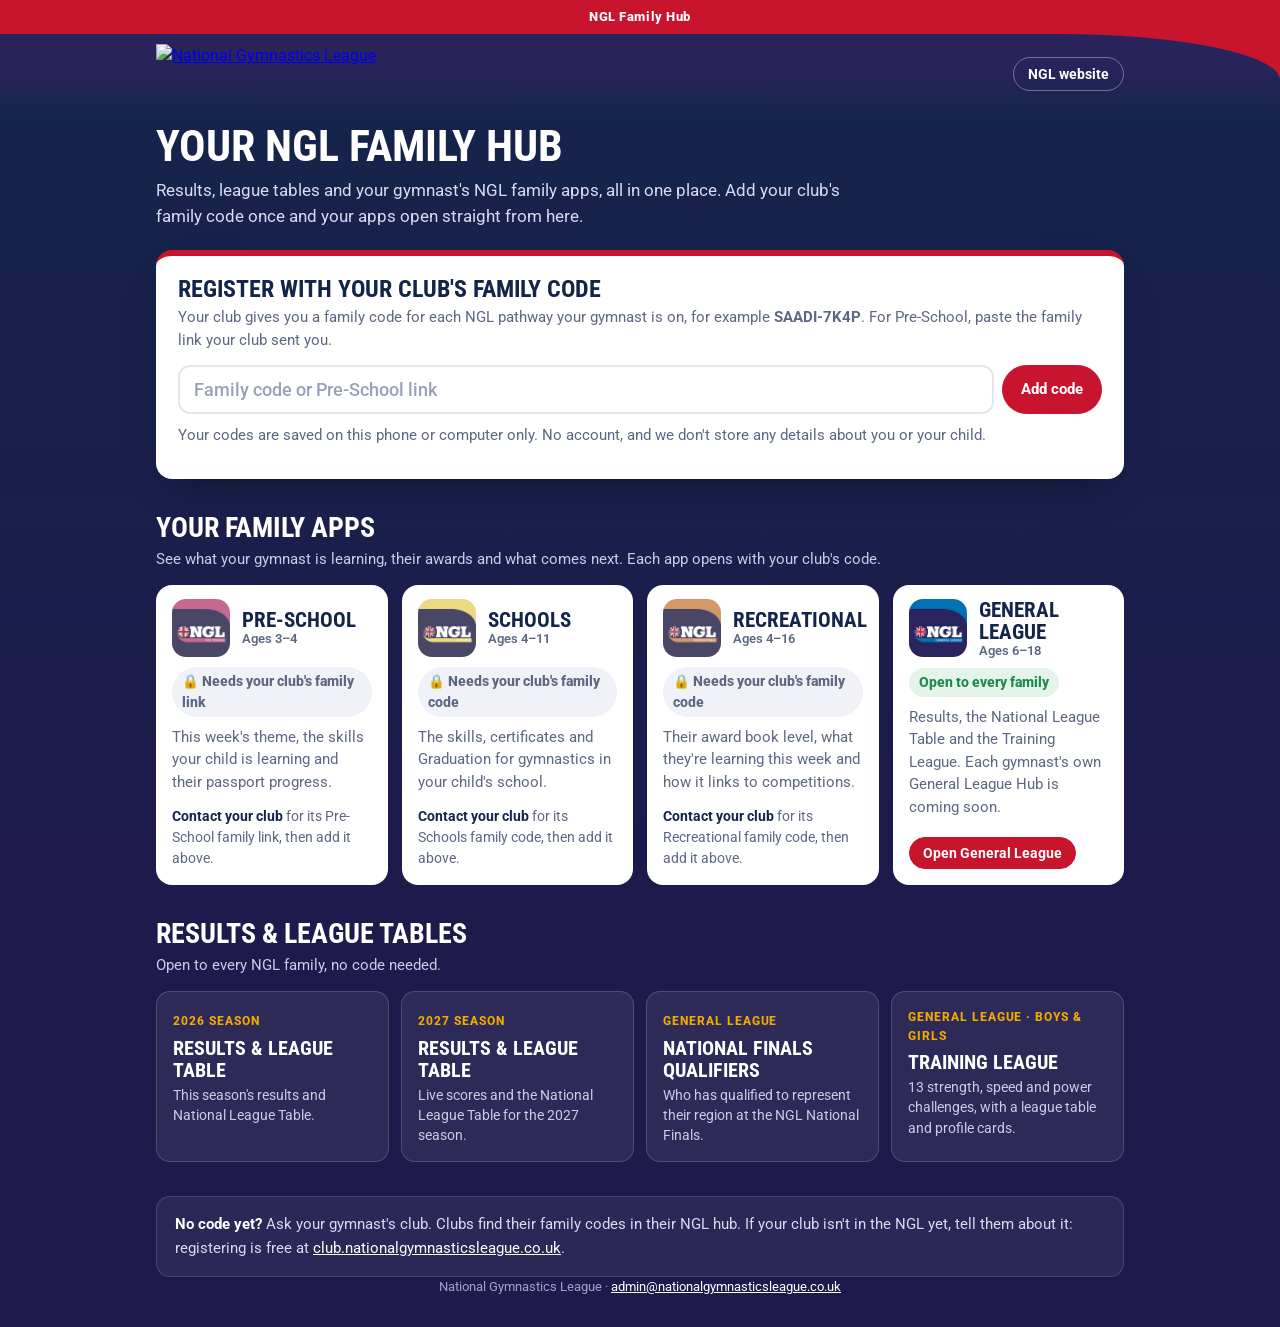
==== family/index.html @ 2e1298e6 "Family Hub: results links in the same order as the General League tabs Co-Authored-By: Claude Opus 5" ====
<!doctype html>
<html lang="en">
<head>
<meta charset="utf-8">
<meta name="viewport" content="width=device-width, initial-scale=1, viewport-fit=cover">
<title>NGL Family Hub</title>
<meta name="description" content="Results, league tables and your gymnast's NGL family apps in one place.">
<meta name="theme-color" content="#C9142E">
<meta name="apple-mobile-web-app-capable" content="yes">
<meta name="apple-mobile-web-app-title" content="NGL Family">
<link rel="icon" type="image/png" sizes="32x32" href="/icons/ngl-favicon-32.png">
<link rel="icon" type="image/png" sizes="192x192" href="/icons/ngl-favicon-192.png">
<link rel="apple-touch-icon" href="/icons/ngl-apple-touch-icon.png">
<link rel="manifest" href="manifest.webmanifest">
<link rel="preconnect" href="https://fonts.googleapis.com"><link rel="preconnect" href="https://fonts.gstatic.com" crossorigin>
<link href="https://fonts.googleapis.com/css2?family=Roboto:wght@400;500;700;900&family=Roboto+Condensed:wght@500;600;700;800&display=swap" rel="stylesheet">
<style>
:root{--navy:#14254a;--ink:#16213a;--muted:#5d6782;--line:#e3e6ef;--red:#C9142E;--ok:#1f8a4c;--cond:'Roboto Condensed','Arial Narrow',sans-serif;--body:'Roboto',system-ui,sans-serif}
*{box-sizing:border-box}
body{margin:0;font:16px/1.55 var(--body);color:var(--ink);background:linear-gradient(180deg,#14254a 0,#1e1a4c 900px,#1e1a4c 100%) #1e1a4c;min-height:100vh}
.wrap{max-width:1000px;margin:0 auto;padding:0 16px}
.top{background:var(--red)}
.strap{text-align:center;color:#fff;font-weight:800;font-size:13px;letter-spacing:.04em;padding:7px 16px}
.band{background:linear-gradient(180deg,#29235c 0%,#29235c 40%,#14254a 100%);border-top-right-radius:120px 38px;padding-bottom:4px}
@media(min-width:700px){.band{border-top-right-radius:220px 46px}}
.row{display:flex;align-items:center;gap:10px;min-height:76px;padding:10px 16px}
.logo{margin-right:auto;display:block}.logo img{height:50px;display:block}
@media(min-width:700px){.logo img{height:60px}}
.tbtn{display:inline-block;color:#fff;text-decoration:none;font:700 14px var(--body);padding:8px 14px;border-radius:999px;border:1px solid rgba(255,255,255,.35)}
main{padding:20px 0 60px}
h1{font:700 44px/1.02 var(--cond);color:#fff;margin:6px 0 8px;text-transform:uppercase}
.lead{color:#d9daf2;max-width:720px;margin:0 0 20px;font-size:17px}
h2{font:700 28px/1.1 var(--cond);color:#fff;margin:34px 0 4px;text-transform:uppercase}
.sub{color:#c9cde6;margin:0 0 14px;font-size:15px}
.join{background:#fff;border-radius:16px;padding:20px 22px;border-top:6px solid var(--red);box-shadow:0 18px 40px -24px rgba(0,0,0,.6)}
.join h3{margin:0 0 4px;font:700 24px/1.1 var(--cond);color:var(--navy);text-transform:uppercase}
.join p{margin:0 0 12px;color:var(--muted);font-size:15px}
.join form{display:flex;gap:8px;flex-wrap:wrap}
.join input{flex:1 1 220px;min-width:0;font:700 18px var(--body);letter-spacing:.06em;text-transform:uppercase;padding:12px 14px;border:2px solid var(--line);border-radius:12px;color:var(--navy)}
.join input:focus{outline:none;border-color:var(--red)}
.join input::placeholder{text-transform:none;letter-spacing:0;font-weight:500;color:#9aa0b5}
.btn{display:inline-block;background:var(--navy);color:#fff;text-decoration:none;font:700 15px var(--body);padding:11px 18px;border-radius:999px;border:1px solid var(--navy);cursor:pointer;margin:0}
.btn.red{background:var(--red);border-color:var(--red)}
.btn.ghost{background:#fff;color:var(--navy);border-color:#cfd5e3}
.btn.small{font-size:14px;padding:7px 13px}
.btn[disabled]{opacity:.6;cursor:wait}
.msg{margin:10px 0 0;font-weight:600;font-size:15px}.msg.bad{color:var(--red)}.msg.ok{color:var(--ok)}
.privacy{margin:12px 0 0;font-size:13.5px;color:var(--muted)}
.apps{display:grid;gap:14px;grid-template-columns:repeat(auto-fill,minmax(225px,1fr))}
@media(min-width:960px){.apps{grid-template-columns:repeat(4,minmax(0,1fr))}.app .ic b{font-size:20px}}
.app{background:#fff;border-radius:16px;overflow:hidden;display:flex;flex-direction:column}
.app .ic{display:flex;align-items:center;gap:12px;padding:14px 16px 0}
.app .ic img{width:58px;height:58px;border-radius:14px;flex:none}
.app .ic{min-width:0}.app .ic > div{min-width:0}
.app .ic b{display:block;font:700 21px/1.05 var(--cond);color:var(--navy);text-transform:uppercase}
.app .ic small{display:block;font:600 13px var(--body);color:var(--muted);text-transform:none}
.app .bd{padding:10px 16px 16px;display:flex;flex-direction:column;flex:1}
.app p{margin:0 0 12px;color:var(--muted);font-size:14.5px;flex:1}
.app .club{display:inline-flex;align-items:center;gap:6px;background:#e4f4ea;color:var(--ok);font-weight:800;font-size:13.5px;padding:4px 10px;border-radius:999px;margin:0 0 10px;align-self:flex-start}
.app .lock{display:inline-flex;align-items:center;gap:6px;background:#f1f2f7;color:#5d6782;font-weight:800;font-size:13.5px;padding:4px 10px;border-radius:999px;margin:0 0 10px;align-self:flex-start}
.app .acts{display:flex;gap:8px;flex-wrap:wrap;align-items:center}
.app .rm{background:none;border:0;color:var(--muted);font:600 13px var(--body);text-decoration:underline;cursor:pointer;padding:4px}
.app.locked .ic img{filter:grayscale(.35);opacity:.85}
.links{display:grid;gap:12px;grid-template-columns:repeat(auto-fill,minmax(220px,1fr))}
.lk{display:block;background:rgba(255,255,255,.07);border:1px solid rgba(255,255,255,.16);border-radius:14px;padding:16px;color:#fff;text-decoration:none;transition:transform .12s ease,background .12s ease}
.lk:hover{transform:translateY(-2px);background:rgba(255,255,255,.11)}
.lk b{display:block;font:700 20px/1.1 var(--cond);text-transform:uppercase;margin-bottom:4px}
.lk span{display:block;color:#c9cde6;font-size:14px;line-height:1.45}
.lk i{font-style:normal;display:inline-block;font-size:12px;font-weight:800;letter-spacing:.08em;text-transform:uppercase;color:#f2a900;margin-bottom:6px}
.help{margin-top:34px;background:rgba(255,255,255,.06);border:1px solid rgba(255,255,255,.14);border-radius:14px;padding:16px 18px;color:#d9daf2;font-size:15px}
.help b{color:#fff}
.help a{color:#fff}
footer{text-align:center;color:#9ea3c9;font-size:13px;padding:0 16px 30px}
footer a{color:#fff}
</style>
</head>
<body>
<header class="top"><div class="strap">NGL Family Hub</div><div class="band"><div class="wrap row">
  <a class="logo" href="./" aria-label="NGL Family Hub"><img src="https://davidcbrooke.github.io/GYMNASTICS-RESULTS/brand/ngl-logo-full.png" alt="National Gymnastics League"></a>
  <a class="tbtn" href="https://www.nationalgymnasticsleague.co.uk/" target="_top">NGL website</a>
</div></div></header>

<main class="wrap">
  <h1>Your NGL Family Hub</h1>
  <p class="lead">Results, league tables and your gymnast's NGL family apps, all in one place. Add your club's family code once and your apps open straight from here.</p>

  <section class="join" aria-labelledby="joinH">
    <h3 id="joinH">Register with your club's family code</h3>
    <p>Your club gives you a family code for each NGL pathway your gymnast is on, for example <b>SAADI-7K4P</b>. For Pre-School, paste the family link your club sent you.</p>
    <form id="joinForm" autocomplete="off">
      <input id="code" name="code" placeholder="Family code or Pre-School link" aria-label="Family code or Pre-School link" autocapitalize="characters" spellcheck="false">
      <button class="btn red" type="submit" id="joinBtn">Add code</button>
    </form>
    <div class="msg" id="msg" role="status" aria-live="polite"></div>
    <p class="privacy">Your codes are saved on this phone or computer only. No account, and we don't store any details about you or your child.</p>
  </section>

  <h2>Your family apps</h2>
  <p class="sub">See what your gymnast is learning, their awards and what comes next. Each app opens with your club's code.</p>
  <div class="apps" id="apps"></div>

  <h2>Results &amp; league tables</h2>
  <p class="sub">Open to every NGL family, no code needed.</p>
  <div class="links">
    <a class="lk" href="general/#results2026"><i>2026 season</i><b>Results &amp; league table</b><span>This season's results and National League Table.</span></a>
    <a class="lk" href="general/#league"><i>2027 season</i><b>Results &amp; league table</b><span>Live scores and the National League Table for the 2027 season.</span></a>
    <a class="lk" href="general/#qualifiers"><i>General League</i><b>National Finals qualifiers</b><span>Who has qualified to represent their region at the NGL National Finals.</span></a>
    <a class="lk" href="general/#training"><i>General League · Boys &amp; Girls</i><b>Training League</b><span>13 strength, speed and power challenges, with a league table and profile cards.</span></a>
  </div>

  <div class="help"><b>No code yet?</b> Ask your gymnast's club. Clubs find their family codes in their NGL hub. If your club isn't in the NGL yet, tell them about it: registering is free at <a href="https://club.nationalgymnasticsleague.co.uk/#register" target="_top">club.nationalgymnasticsleague.co.uk</a>.</div>
</main>
<footer>National Gymnastics League · <a href="mailto:admin@nationalgymnasticsleague.co.uk">admin@nationalgymnasticsleague.co.uk</a></footer>

<script src="/preschool/data.js"></script>
<script>
const FS = 'https://firestore.googleapis.com/v1/projects/ngl-schools/databases/(default)/documents/';
const KEY = 'AIzaSyBK8gNFh4lYv6829YRFm-7Ia0tzh_RwMKQ';
const STORE = 'ngl-family-hub';
const PS_STORE = 'ngl-family-ps';   // written by the Pre-School family app when a family opens their club's link
const APPS = [
  {k:'preschool', name:'Pre-School', ages:'Ages 3–4', icon:'/img/apps/preschool.png',
   about:'This week\'s theme, the skills your child is learning and their passport progress.',
   open:c => c.link},
  {k:'schools', name:'Schools', ages:'Ages 4–11', icon:'/img/apps/schools.png',
   about:'The skills, certificates and Graduation for gymnastics in your child\'s school.',
   open:c => 'https://nglschools.co.uk/?code=' + encodeURIComponent(c.code)},
  {k:'recreational', name:'Recreational', ages:'Ages 4–16', icon:'/img/apps/recreational.png',
   about:'Their award book level, what they\'re learning this week and how it links to competitions.',
   open:c => 'https://nglrecreational.co.uk/families/?code=' + encodeURIComponent(c.code)},
  {k:'general', name:'General League', ages:'Ages 6–18', icon:'/img/apps/general.png', open:null,
   about:'Results, the National League Table and the Training League. Each gymnast\'s own General League Hub is coming soon.'}
];
const $ = id => document.getElementById(id);
const esc = s => String(s == null ? '' : s).replace(/[&<>"']/g, c => ({'&':'&amp;','<':'&lt;','>':'&gt;','"':'&quot;',"'":'&#39;'}[c]));
function load(){ try{ return JSON.parse(localStorage.getItem(STORE)) || {}; }catch(e){ return {}; } }
function save(s){ try{ localStorage.setItem(STORE, JSON.stringify(s)); }catch(e){} }
let S = load();
// pick up a Pre-School link the family has already opened on this device
try{ const ps = JSON.parse(localStorage.getItem(PS_STORE) || 'null'); if(ps && ps.link && !(S.preschool && S.preschool.link === ps.link)){ S.preschool = {link:ps.link, club:ps.club || ''}; save(S); } }catch(e){}

function normaliseCode(raw){
  let s = String(raw || '').toUpperCase().replace(/[^A-Z0-9-]/g, '');
  if(!s.includes('-') && s.length > 6) s = s.slice(0, -4) + '-' + s.slice(-4);
  return s.slice(0, 15);
}
async function getCode(col, code){
  const r = await fetch(FS + col + '/' + encodeURIComponent(code) + '?key=' + KEY);
  if(r.status === 404) return null;
  if(!r.ok) throw new Error('lookup ' + r.status);
  const f = (await r.json()).fields || {}, v = x => x ? (x.stringValue ?? x.timestampValue ?? x.integerValue ?? x.booleanValue) : undefined;
  return {status:v(f.status), expires:v(f.expires), clubName:v(f.clubName) || ''};
}
const activeNow = d => d && d.status === 'active' && (!d.expires || new Date(d.expires) > new Date());

async function addCode(raw){
  const msg = $('msg'); msg.className = 'msg'; msg.textContent = '';
  raw = String(raw || '').trim();
  if(!raw) return;
  // Pre-School: the club shares a link rather than a code
  const m = raw.match(/preschool\/?#p=([A-Za-z0-9_\-]+)/);
  if(m){
    const cfg = window.NGLPS && NGLPS.decode(m[1]);
    if(!cfg) { msg.className = 'msg bad'; msg.textContent = 'That Pre-School link doesn\'t look right. Please copy it again from your club\'s message.'; return; }
    S.preschool = {link:'https://club.nationalgymnasticsleague.co.uk/preschool/#p=' + m[1], club:cfg.club || ''}; save(S); render();
    msg.className = 'msg ok'; msg.textContent = '✓ Pre-School added' + (cfg.club ? ' for ' + cfg.club : '') + '.'; $('code').value = ''; return;
  }
  const code = normaliseCode(raw);
  if(code.length < 5){ msg.className = 'msg bad'; msg.textContent = 'Please type the full code your club gave you.'; return; }
  const b = $('joinBtn'); b.disabled = true; b.textContent = 'Checking…';
  try{
    const [rec, sch] = await Promise.all([getCode('recCodes', code), getCode('accessCodes', code)]);
    const found = [];
    if(rec){ if(!activeNow(rec)) throw {friendly:'This code isn\'t active at the moment. Please check with your club.'}; S.recreational = {code, club:rec.clubName}; found.push('Recreational'); }
    if(sch){ if(!activeNow(sch)) throw {friendly:'This code isn\'t active at the moment. Please check with your club.'}; S.schools = {code, club:sch.clubName}; found.push('Schools'); }
    if(!found.length) throw {friendly:'We couldn\'t find that code. Please check it with your club.'};
    save(S); render();
    const club = (S.recreational && S.recreational.code === code && S.recreational.club) || (S.schools && S.schools.code === code && S.schools.club) || '';
    msg.className = 'msg ok'; msg.textContent = '✓ ' + found.join(' and ') + ' added' + (club ? ' for ' + club : '') + '. Open it below.';
    $('code').value = '';
  }catch(e){
    msg.className = 'msg bad'; msg.textContent = e && e.friendly ? e.friendly : 'We couldn\'t check the code just now. Please check your connection and try again.';
  }finally{ b.disabled = false; b.textContent = 'Add code'; }
}

function render(){
  $('apps').innerHTML = APPS.map(a => {
    const c = S[a.k], on = a.open && c;
    const head = `<div class="ic"><img src="${a.icon}" alt=""><div><b>${a.name}</b><small>${a.ages}</small></div></div>`;
    if(a.k === 'general') return `<div class="app">${head}<div class="bd"><span class="club">Open to every family</span><p>${a.about}</p><div class="acts"><a class="btn small red" href="general/">Open General League</a></div></div></div>`;
    if(on) return `<div class="app">${head}<div class="bd"><span class="club">✓ ${esc(c.club || 'Your club')}</span><p>${a.about}</p><div class="acts"><a class="btn small red" href="${esc(a.open(c))}">Open ${a.name} app</a><button class="rm" data-rm="${a.k}">Remove</button></div></div></div>`;
    return `<div class="app locked">${head}<div class="bd"><span class="lock">🔒 Needs your club's ${a.k === 'preschool' ? 'family link' : 'family code'}</span><p>${a.about}</p><p style="margin:0;font-size:13.5px"><b style="color:var(--navy)">Contact your club</b> for its ${a.name} ${a.k === 'preschool' ? 'family link' : 'family code'}, then add it above.</p></div></div>`;
  }).join('');
}
document.addEventListener('click', e => { const r = e.target.closest('[data-rm]'); if(!r) return; delete S[r.getAttribute('data-rm')]; save(S); render(); });
$('joinForm').addEventListener('submit', e => { e.preventDefault(); addCode($('code').value); });
render();
// a club can share https://club.nationalgymnasticsleague.co.uk/family/?code=XXXX
(function(){ const q = new URLSearchParams(location.search).get('code'); if(q){ $('code').value = q; addCode(q); history.replaceState(null, '', location.pathname); } })();
</script>

<!-- Add to Home Screen -->
<style>
.a2hs{position:fixed;left:50%;bottom:16px;transform:translateX(-50%);z-index:2147483000;width:min(420px,calc(100% - 24px));background:#fff;color:#16213a;border-radius:16px;box-shadow:0 14px 40px rgba(0,0,0,.35);padding:14px 16px 14px 14px;font:15px/1.4 -apple-system,BlinkMacSystemFont,"Segoe UI",Roboto,Helvetica,Arial,sans-serif;display:none}
.a2hs.on{display:block}
.a2hs .h{display:flex;gap:12px;align-items:center}
.a2hs img{width:52px;height:52px;border-radius:12px;flex:none;box-shadow:0 2px 6px rgba(0,0,0,.2)}
.a2hs .h b{display:block;font-size:16px}.a2hs li b{display:inline;font-size:inherit}
.a2hs p{margin:2px 0 0;color:#5d6782;font-size:13.5px}
.a2hs ol{margin:10px 0 0;padding-left:22px;font-size:14px}.a2hs ol li{margin:3px 0}
.a2hs .r{display:flex;gap:8px;justify-content:flex-end;margin-top:12px}
.a2hs button{font:inherit;font-weight:700;border-radius:10px;padding:8px 14px;cursor:pointer;border:1px solid #d6dbe6;background:#fff;color:#16213a}
.a2hs button.go{background:#C9142E;border-color:#C9142E;color:#fff}
.a2hs .x{position:absolute;top:6px;right:8px;border:0;background:none;font-size:20px;line-height:1;color:#8a90a6;padding:4px}
</style>
<div class="a2hs" id="a2hs" role="dialog" aria-label="Add NGL Family Hub to your Home Screen"></div>
<script>
(function(){
  if(window.self !== window.top) return;
  var NAME = 'NGL Family Hub', ICON = '/icons/ngl-favicon-192.png', KEY = 'a2hs-family';
  var standalone = window.matchMedia('(display-mode: standalone)').matches || navigator.standalone === true;
  if(standalone) return;
  try{ var t = +localStorage.getItem(KEY) || 0; if(Date.now() - t < 14 * 86400000) return; }catch(e){}
  var ios = /iphone|ipad|ipod/i.test(navigator.userAgent) || (navigator.platform === 'MacIntel' && navigator.maxTouchPoints > 1);
  var safari = /safari/i.test(navigator.userAgent) && !/crios|fxios|edgios|chrome/i.test(navigator.userAgent);
  var el = document.getElementById('a2hs'), evt = null;
  function hide(){ el.classList.remove('on'); try{ localStorage.setItem(KEY, String(Date.now())); }catch(e){} }
  function show(html){ el.innerHTML = '<button class="x" aria-label="Not now">×</button>' + html; el.classList.add('on');
    el.querySelector('.x').onclick = hide; var n = el.querySelector('.no'); if(n) n.onclick = hide;
    var g = el.querySelector('.go'); if(g) g.onclick = function(){ if(!evt) return hide(); evt.prompt(); evt.userChoice.finally(function(){ evt = null; hide(); }); }; }
  var head = '<div class="h"><img src="' + ICON + '" alt=""><div><b>Add ' + NAME + ' to your Home Screen</b><p>Your results, league tables and family apps, one tap away.</p></div></div>';
  window.addEventListener('beforeinstallprompt', function(e){ e.preventDefault(); evt = e; setTimeout(function(){ show(head + '<div class="r"><button class="no">Not now</button><button class="go">Install</button></div>'); }, 2500); });
  // iPhone/iPad in Chrome, Edge or Firefox: Share is in the address bar. In-app browsers (Facebook, Instagram, Google) can't add, so suggest Safari.
  if(ios && !safari) setTimeout(function(){
    var share2 = '<svg width="14" height="16" viewBox="0 0 14 18" style="vertical-align:-2px" aria-label="Share"><path d="M7 1v11M3 5l4-4 4 4M1 9v8h12V9" fill="none" stroke="#0a84ff" stroke-width="1.8"/></svg>';
    if(/crios|fxios|edgios/i.test(navigator.userAgent)) show(head + '<ol><li>Tap the Share button ' + share2 + ' in the address bar at the top</li><li>Tap <b>Add to Home Screen</b> (scroll down or tap <b>More</b> if you can’t see it)</li><li>Tap <b>Add</b></li></ol><div class="r"><button class="no">Got it</button></div>');
    else show(head + '<ol><li>Open this page in <b>Safari</b> (tap ••• or the compass, then <b>Open in Safari</b>)</li><li>Tap the Share button ' + share2 + ', then <b>Add to Home Screen</b></li></ol><div class="r"><button class="no">Got it</button></div>');
  }, 2500);
  if(ios && safari) setTimeout(function(){
    var share = '<svg width="14" height="16" viewBox="0 0 14 18" style="vertical-align:-2px" aria-label="Share"><path d="M7 1v11M3 5l4-4 4 4M1 9v8h12V9" fill="none" stroke="#0a84ff" stroke-width="1.8"/></svg>';
    show(head + '<ol><li>Tap the Share button ' + share + ' in Safari</li><li>Scroll down and tap <b>Add to Home Screen</b></li></ol><div class="r"><button class="no">Got it</button></div>');
  }, 2500);
  window.addEventListener('appinstalled', hide);
})();
</script>
</body>
</html>
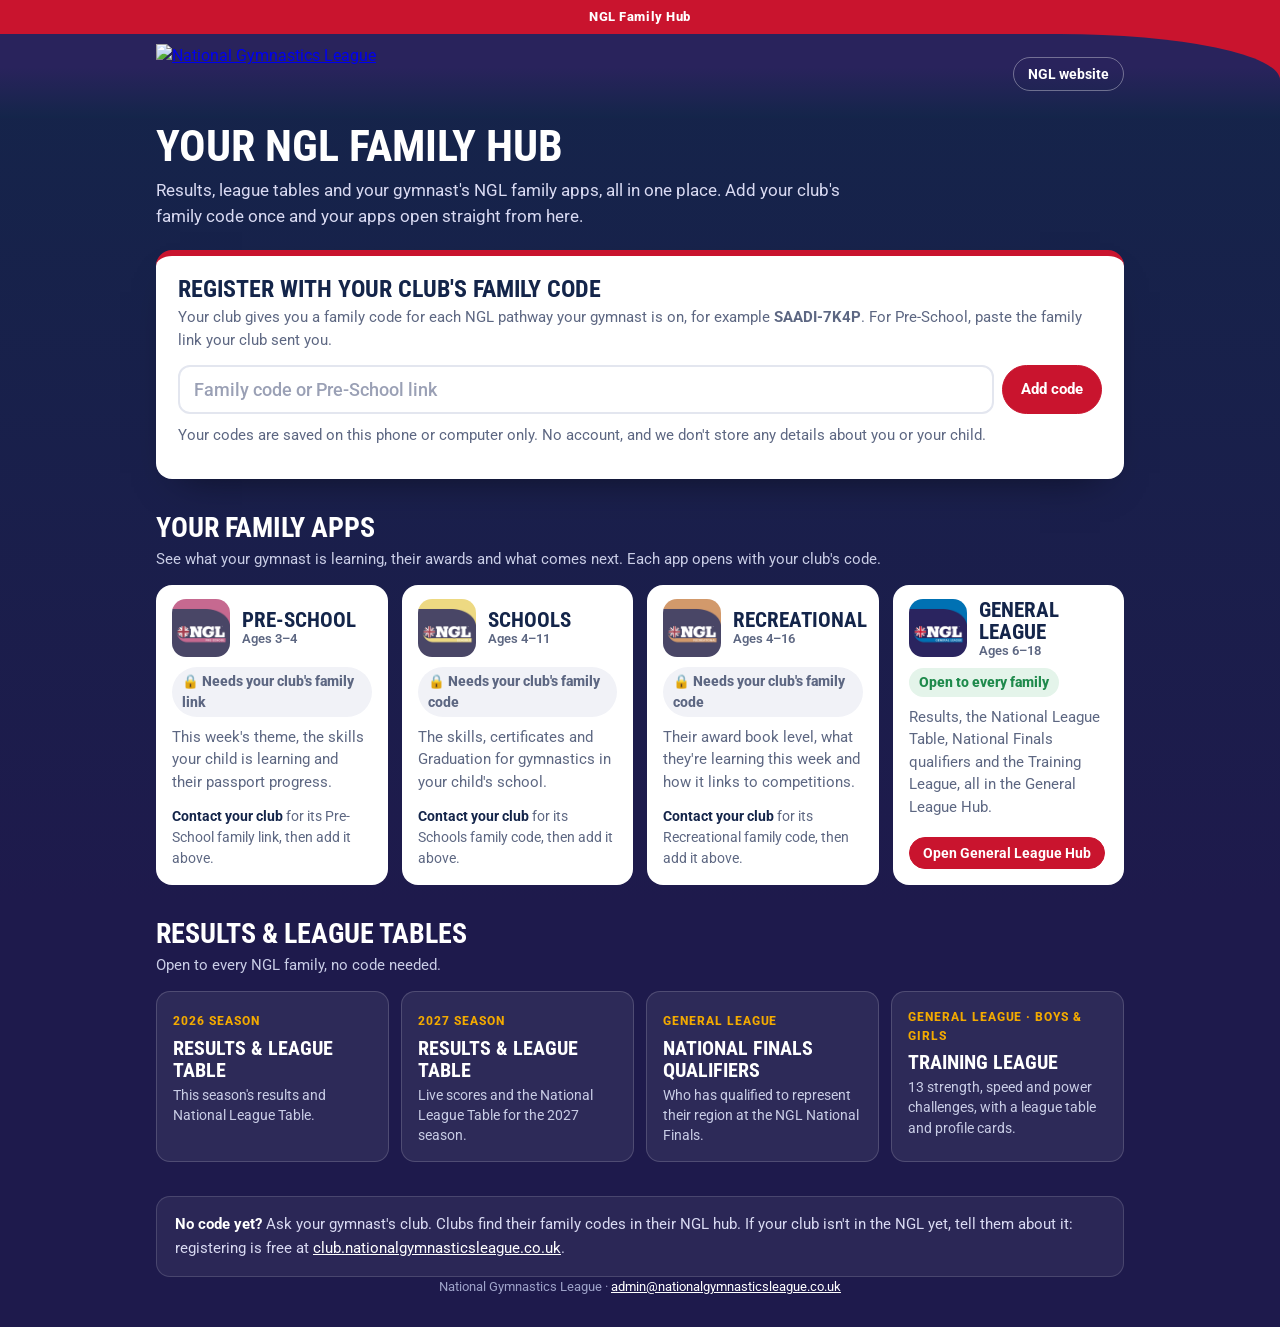
==== commit 248d1795: "Family Hub button on every family app; General League page renamed General League Hub Co-Authored-By" ====
--- a/family/index.html
+++ b/family/index.html
@@ -129,7 +129,7 @@
    about:'Their award book level, what they\'re learning this week and how it links to competitions.',
    open:c => 'https://nglrecreational.co.uk/families/?code=' + encodeURIComponent(c.code)},
   {k:'general', name:'General League', ages:'Ages 6–18', icon:'/img/apps/general.png', open:null,
-   about:'Results, the National League Table and the Training League. Each gymnast\'s own General League Hub is coming soon.'}
+   about:'Results, the National League Table, National Finals qualifiers and the Training League, all in the General League Hub.'}
 ];
 const $ = id => document.getElementById(id);
 const esc = s => String(s == null ? '' : s).replace(/[&<>"']/g, c => ({'&':'&amp;','<':'&lt;','>':'&gt;','"':'&quot;',"'":'&#39;'}[c]));
@@ -187,7 +187,7 @@
   $('apps').innerHTML = APPS.map(a => {
     const c = S[a.k], on = a.open && c;
     const head = `<div class="ic"><img src="${a.icon}" alt=""><div><b>${a.name}</b><small>${a.ages}</small></div></div>`;
-    if(a.k === 'general') return `<div class="app">${head}<div class="bd"><span class="club">Open to every family</span><p>${a.about}</p><div class="acts"><a class="btn small red" href="general/">Open General League</a></div></div></div>`;
+    if(a.k === 'general') return `<div class="app">${head}<div class="bd"><span class="club">Open to every family</span><p>${a.about}</p><div class="acts"><a class="btn small red" href="general/">Open General League Hub</a></div></div></div>`;
     if(on) return `<div class="app">${head}<div class="bd"><span class="club">✓ ${esc(c.club || 'Your club')}</span><p>${a.about}</p><div class="acts"><a class="btn small red" href="${esc(a.open(c))}">Open ${a.name} app</a><button class="rm" data-rm="${a.k}">Remove</button></div></div></div>`;
     return `<div class="app locked">${head}<div class="bd"><span class="lock">🔒 Needs your club's ${a.k === 'preschool' ? 'family link' : 'family code'}</span><p>${a.about}</p><p style="margin:0;font-size:13.5px"><b style="color:var(--navy)">Contact your club</b> for its ${a.name} ${a.k === 'preschool' ? 'family link' : 'family code'}, then add it above.</p></div></div>`;
   }).join('');
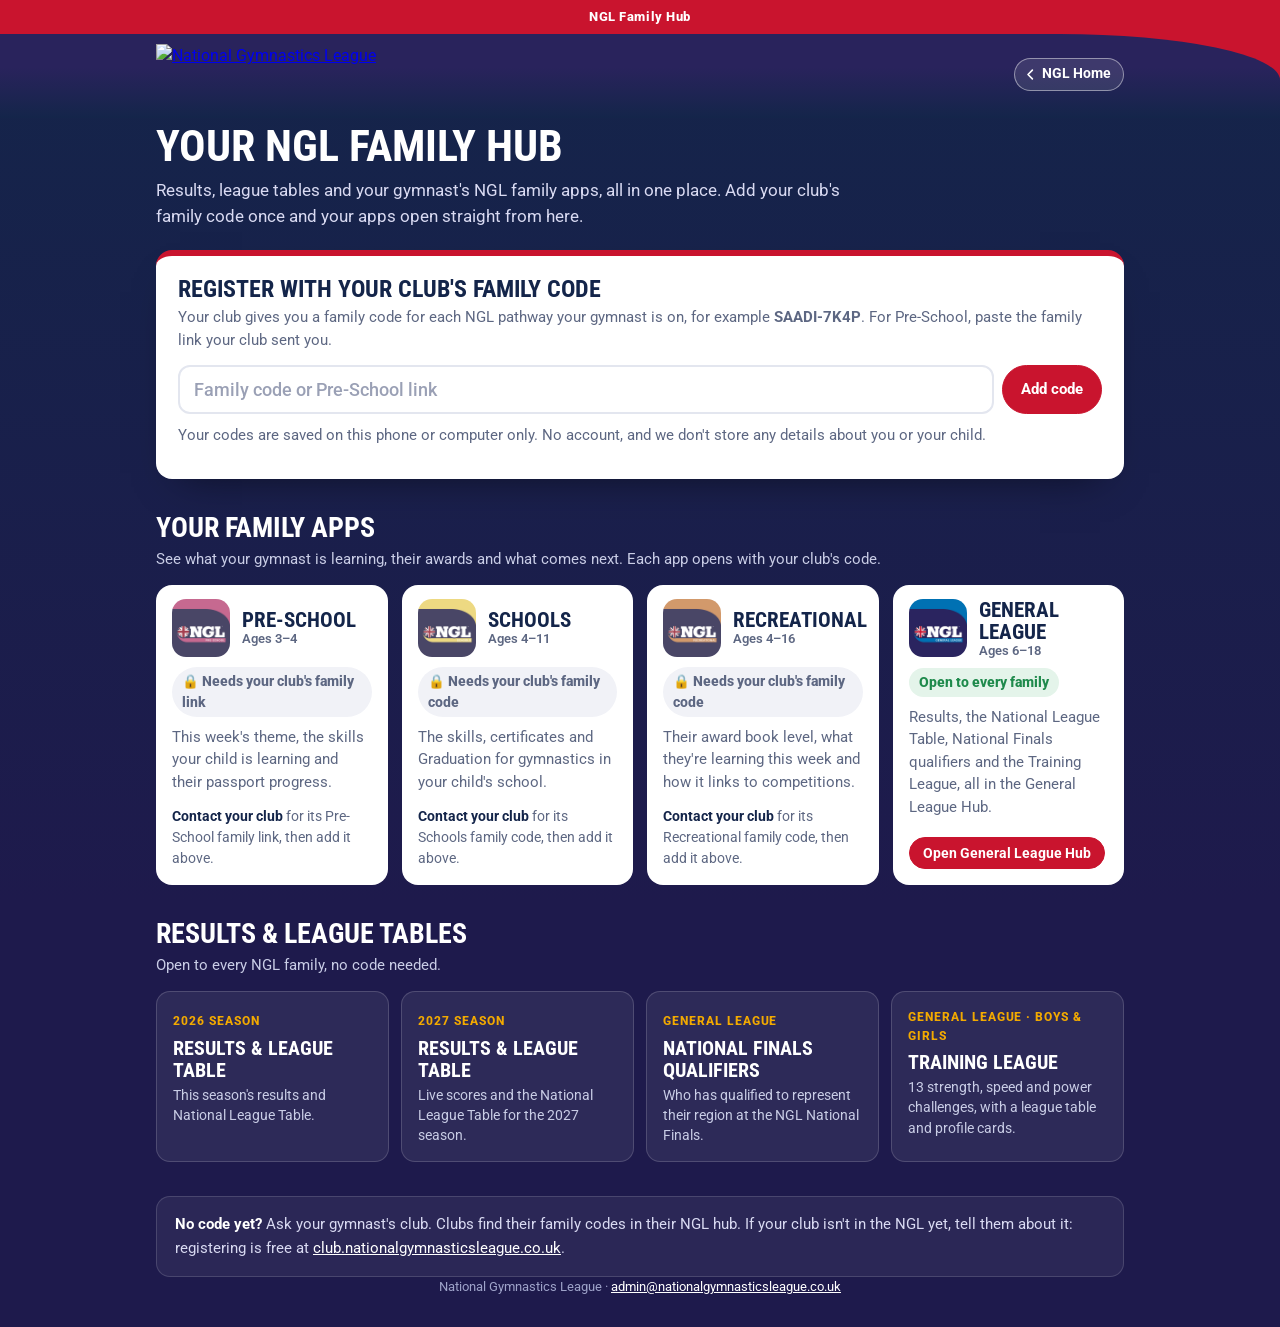
==== commit d40c4dea: "NGL Home button in the header of every hub (Club Hub, Licences, General League, Pre-School, Recreati" ====
--- a/family/index.html
+++ b/family/index.html
@@ -2,15 +2,16 @@
 <html lang="en">
 <head>
 <meta charset="utf-8">
+<link rel="icon" type="image/png" sizes="32x32" href="/family/icons/family-hub-32.png">
+<link rel="icon" type="image/png" sizes="64x64" href="/family/icons/family-hub-64.png">
+<link rel="icon" type="image/png" sizes="192x192" href="/family/icons/family-hub-192.png">
+<link rel="apple-touch-icon" href="/family/icons/family-hub-apple-touch-icon.png">
 <meta name="viewport" content="width=device-width, initial-scale=1, viewport-fit=cover">
 <title>NGL Family Hub</title>
 <meta name="description" content="Results, league tables and your gymnast's NGL family apps in one place.">
 <meta name="theme-color" content="#C9142E">
 <meta name="apple-mobile-web-app-capable" content="yes">
 <meta name="apple-mobile-web-app-title" content="NGL Family">
-<link rel="icon" type="image/png" sizes="32x32" href="/icons/ngl-favicon-32.png">
-<link rel="icon" type="image/png" sizes="192x192" href="/icons/ngl-favicon-192.png">
-<link rel="apple-touch-icon" href="/icons/ngl-apple-touch-icon.png">
 <link rel="manifest" href="manifest.webmanifest">
 <link rel="preconnect" href="https://fonts.googleapis.com"><link rel="preconnect" href="https://fonts.gstatic.com" crossorigin>
 <link href="https://fonts.googleapis.com/css2?family=Roboto:wght@400;500;700;900&family=Roboto+Condensed:wght@500;600;700;800&display=swap" rel="stylesheet">
@@ -72,12 +73,15 @@
 .help a{color:#fff}
 footer{text-align:center;color:#9ea3c9;font-size:13px;padding:0 16px 30px}
 footer a{color:#fff}
+.nglhome{display:inline-flex;align-items:center;gap:4px;color:#fff;text-decoration:none;font:700 13.5px/1 Roboto,system-ui,sans-serif;padding:8px 12px 8px 8px;border-radius:999px;border:1px solid rgba(255,255,255,.45);background:rgba(255,255,255,.1);white-space:nowrap;flex:none}.nglhome svg{width:15px;height:15px;flex:none}.nglhome:hover{background:rgba(255,255,255,.2)}
+@media(max-width:420px){.nglhome{padding:7px 10px 7px 7px;font-size:13px}}
 </style>
+
 </head>
 <body>
 <header class="top"><div class="strap">NGL Family Hub</div><div class="band"><div class="wrap row">
   <a class="logo" href="./" aria-label="NGL Family Hub"><img src="https://davidcbrooke.github.io/GYMNASTICS-RESULTS/brand/ngl-logo-full.png" alt="National Gymnastics League"></a>
-  <a class="tbtn" href="https://www.nationalgymnasticsleague.co.uk/" target="_top">NGL website</a>
+  <a class="nglhome" href="https://www.nationalgymnasticsleague.co.uk/" target="_top" aria-label="Back to the NGL website home page"><svg viewBox="0 0 24 24" fill="none" stroke="currentColor" stroke-width="2.6" stroke-linecap="round" stroke-linejoin="round" aria-hidden="true"><path d="M15 5l-7 7 7 7"/></svg>NGL Home</a>
 </div></div></header>
 
 <main class="wrap">
@@ -133,9 +137,23 @@
 ];
 const $ = id => document.getElementById(id);
 const esc = s => String(s == null ? '' : s).replace(/[&<>"']/g, c => ({'&':'&amp;','<':'&lt;','>':'&gt;','"':'&quot;',"'":'&#39;'}[c]));
-function load(){ try{ return JSON.parse(localStorage.getItem(STORE)) || {}; }catch(e){ return {}; } }
-function save(s){ try{ localStorage.setItem(STORE, JSON.stringify(s)); }catch(e){} }
+/* Codes are saved three ways on this device (local storage, a long-life cookie and IndexedDB), because iPhone
+   Home Screen apps can lose one of them. Whichever survives is used and the others are filled in again. */
+const COOKIE = 'nglfam';
+const readCookie = () => { try{ const m = document.cookie.match(new RegExp('(?:^|; )' + COOKIE + '=([^;]*)')); return m ? JSON.parse(decodeURIComponent(m[1])) : null; }catch(e){ return null; } };
+const idb = mode => new Promise((res, rej) => { try{ const r = indexedDB.open('ngl-family', 1); r.onupgradeneeded = () => r.result.createObjectStore('kv'); r.onsuccess = () => res(r.result.transaction('kv', mode).objectStore('kv')); r.onerror = () => rej(r.error); }catch(e){ rej(e); } });
+const idbGet = () => idb('readonly').then(st => new Promise(res => { const q = st.get(STORE); q.onsuccess = () => res(q.result || null); q.onerror = () => res(null); })).catch(() => null);
+const idbSet = v => idb('readwrite').then(st => st.put(v, STORE)).catch(() => {});
+const has = o => o && typeof o === 'object' && Object.keys(o).length > 0;
+function load(){ let v = null; try{ v = JSON.parse(localStorage.getItem(STORE)); }catch(e){} if(!has(v)) v = readCookie(); return has(v) ? v : {}; }
+function save(s){ const j = JSON.stringify(s);
+  try{ localStorage.setItem(STORE, j); }catch(e){}
+  try{ document.cookie = COOKIE + '=' + encodeURIComponent(j) + '; Max-Age=34560000; Path=/; SameSite=Lax; Secure'; }catch(e){}
+  idbSet(j); }
 let S = load();
+try{ if(navigator.storage && navigator.storage.persist) navigator.storage.persist(); }catch(e){}
+/* If local storage and the cookie were both cleared, restore from IndexedDB */
+idbGet().then(j => { if(has(S)) { save(S); return; } try{ const v = JSON.parse(j || 'null'); if(has(v)){ S = v; save(S); render(); } }catch(e){} });
 // pick up a Pre-School link the family has already opened on this device
 try{ const ps = JSON.parse(localStorage.getItem(PS_STORE) || 'null'); if(ps && ps.link && !(S.preschool && S.preschool.link === ps.link)){ S.preschool = {link:ps.link, club:ps.club || ''}; save(S); } }catch(e){}
 
@@ -217,7 +235,7 @@
 <script>
 (function(){
   if(window.self !== window.top) return;
-  var NAME = 'NGL Family Hub', ICON = '/icons/ngl-favicon-192.png', KEY = 'a2hs-family';
+  var NAME = 'NGL Family Hub', ICON = '/family/icons/family-hub-192.png', KEY = 'a2hs-family';
   var standalone = window.matchMedia('(display-mode: standalone)').matches || navigator.standalone === true;
   if(standalone) return;
   try{ var t = +localStorage.getItem(KEY) || 0; if(Date.now() - t < 14 * 86400000) return; }catch(e){}
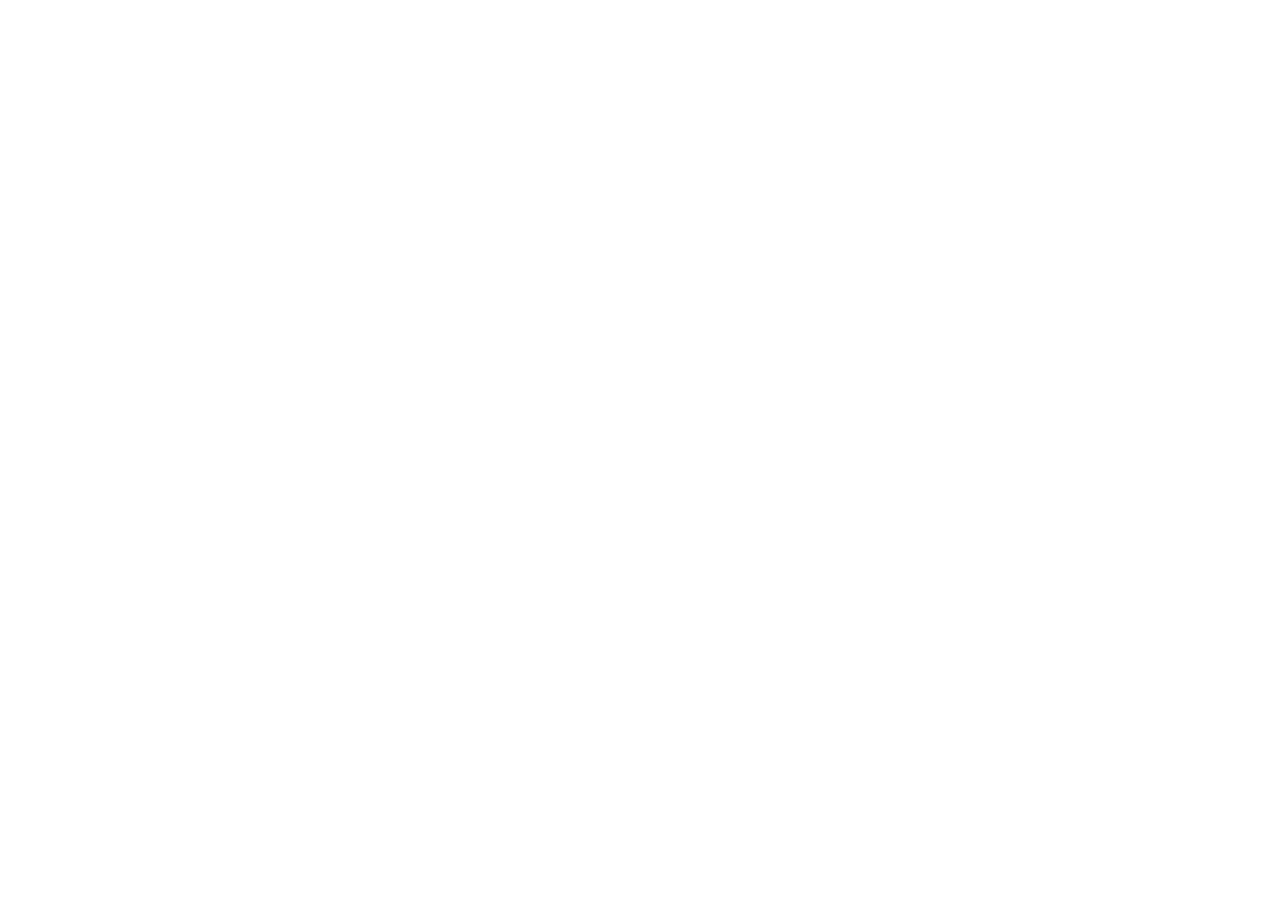
==== commit be7c3087: "Switch-over (NOT LIVE): family pages forward to the one NGL app with the family's code(s), old Pre-S" ====
--- a/family/index.html
+++ b/family/index.html
@@ -1,6 +1,18 @@
 <!doctype html>
 <html lang="en">
 <head>
+<script>/* NGL switch-over: this family app now lives in the one NGL app. Forward the family there with their code(s)
+   and what this page saved on the phone (progress and choices only, nothing else). NEW = the one app's address. */
+(function(){var NEW='https://davidcbrooke.github.io/ngl-app/';
+function g(k){try{return localStorage.getItem(k)}catch(e){return null}}
+function j(k){var v=g(k);try{return v?JSON.parse(v):null}catch(e){return v}}
+function b64(o){return btoa(unescape(encodeURIComponent(JSON.stringify(o)))).replace(/\+/g,'-').replace(/\//g,'_').replace(/=+$/,'')}
+var q=new URLSearchParams(location.search),o=new URLSearchParams(),codes=[],carry={};
+var h=j('ngl-family-hub')||{},ps=j('ngl-family-ps')||{};if(q.get('code'))codes.push(q.get('code'));if(h.schools&&h.schools.code)codes.push(h.schools.code);if(h.recreational&&h.recreational.code)codes.push(h.recreational.code);var L=(h.preschool&&h.preschool.link)||ps.link||'';var m=/#p=([A-Za-z0-9_-]+)/.exec(L);if(m)o.set('p',m[1]);var b=g('ngl-ps-book');if(b!=null)carry['ngl-ps-book']=b;['nglrec-progress','nglrec-book','nglrec-level','nglrec-colour','nglrec-tab'].forEach(function(k){var v=g(k);if(v!=null)carry[k]=v});
+if(codes.length)o.set('codes',codes.filter(Boolean).join(','));
+if(Object.keys(carry).length)o.set('carry',b64(carry));
+location.replace(NEW+(o.toString()?'?'+o:''));})();</script>
+
 <meta charset="utf-8">
 <link rel="icon" type="image/png" sizes="32x32" href="/family/icons/family-hub-32.png">
 <link rel="icon" type="image/png" sizes="64x64" href="/family/icons/family-hub-64.png">
@@ -116,7 +128,7 @@
 </main>
 <footer>National Gymnastics League · <a href="mailto:admin@nationalgymnasticsleague.co.uk">admin@nationalgymnasticsleague.co.uk</a></footer>
 
-<script src="/preschool/data.js"></script>
+<script src="/preschool/data.js?v=20261109"></script>
 <script>
 const FS = 'https://firestore.googleapis.com/v1/projects/ngl-schools/databases/(default)/documents/';
 const KEY = 'AIzaSyBK8gNFh4lYv6829YRFm-7Ia0tzh_RwMKQ';
@@ -261,5 +273,56 @@
   window.addEventListener('appinstalled', hide);
 })();
 </script>
+<!-- NGL pull-to-refresh: iPhone home-screen apps have no pull-to-refresh, so this adds one (only when installed). -->
+<script>
+(function(){
+  var standalone = window.navigator.standalone === true || (window.matchMedia && matchMedia('(display-mode: standalone)').matches);
+  if(!standalone || !('ontouchstart' in window) || window.__nglPtr) return; window.__nglPtr = 1;
+  var TH = 80, startY = null, dy = 0, el = null, busy = false;
+  function ui(){
+    if(el) return el;
+    el = document.createElement('div');
+    el.setAttribute('aria-hidden','true');
+    el.style.cssText = 'position:fixed;left:50%;top:0;width:40px;height:40px;margin-left:-20px;border-radius:50%;background:#fff;box-shadow:0 4px 14px rgba(0,0,0,.25);z-index:2147483647;display:flex;align-items:center;justify-content:center;transform:translateY(-60px);opacity:0;pointer-events:none;transition:none';
+    el.innerHTML = '<svg width="22" height="22" viewBox="0 0 24 24" fill="none" stroke="#c6152e" stroke-width="2.6" stroke-linecap="round" stroke-linejoin="round"><path d="M21 12a9 9 0 1 1-2.64-6.36"/><path d="M21 3v6h-6"/></svg>';
+    document.body.appendChild(el); return el;
+  }
+  function scrolledInside(t){
+    for(var n = t; n && n !== document.body && n.nodeType === 1; n = n.parentNode){
+      if(n.scrollTop > 0) return true;
+      var cs = getComputedStyle(n);
+      if(cs.position === 'fixed' && n !== document.documentElement) return true;   // modals, overlays
+    }
+    return false;
+  }
+  function atTop(){ return (window.scrollY || document.documentElement.scrollTop || 0) <= 0; }
+  document.addEventListener('touchstart', function(e){
+    if(busy || e.touches.length !== 1 || !atTop() || scrolledInside(e.target)) { startY = null; return; }
+    startY = e.touches[0].clientY; dy = 0;
+  }, {passive:true});
+  document.addEventListener('touchmove', function(e){
+    if(startY == null) return;
+    dy = e.touches[0].clientY - startY;
+    if(dy <= 0 || !atTop()){ dy = 0; if(el){ el.style.opacity = 0; el.style.transform = 'translateY(-60px)'; } return; }
+    var d = Math.min(dy * 0.5, 90), b = ui();
+    b.style.opacity = Math.min(1, d / 40);
+    b.style.transform = 'translateY(' + (d - 20) + 'px) rotate(' + (dy * 2) + 'deg)';
+  }, {passive:true});
+  document.addEventListener('touchend', function(){
+    if(startY == null) return; startY = null;
+    if(dy * 0.5 >= TH * 0.5 && dy >= TH){
+      busy = true; var b = ui();
+      b.style.transition = 'transform .2s'; b.style.transform = 'translateY(40px)';
+      b.firstChild.style.animation = 'nglPtrSpin .7s linear infinite';
+      var st = document.createElement('style'); st.textContent = '@keyframes nglPtrSpin{to{transform:rotate(360deg)}}'; document.head.appendChild(st);
+      setTimeout(function(){ location.reload(); }, 150);
+    } else if(el){
+      el.style.transition = 'transform .2s, opacity .2s'; el.style.transform = 'translateY(-60px)'; el.style.opacity = 0;
+      setTimeout(function(){ if(el) el.style.transition = 'none'; }, 220);
+    }
+    dy = 0;
+  }, {passive:true});
+})();
+</script>
 </body>
 </html>
